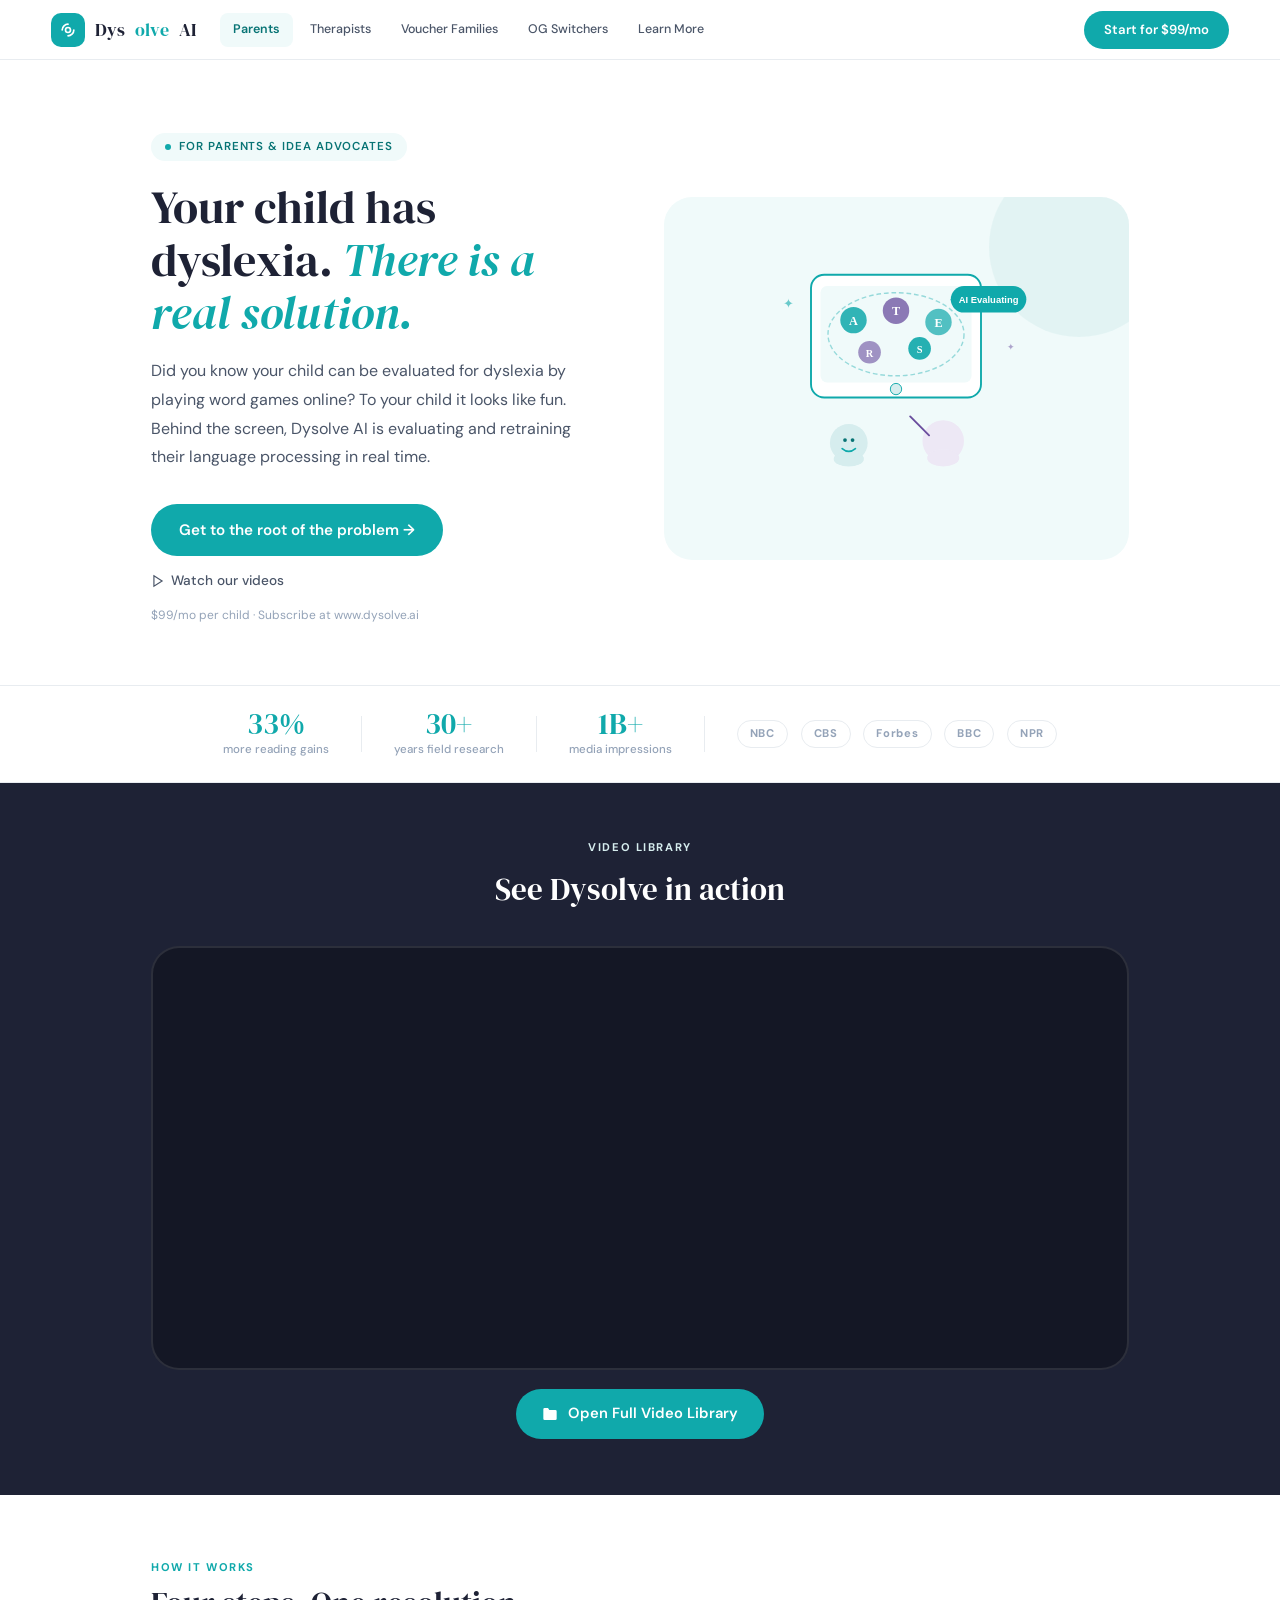
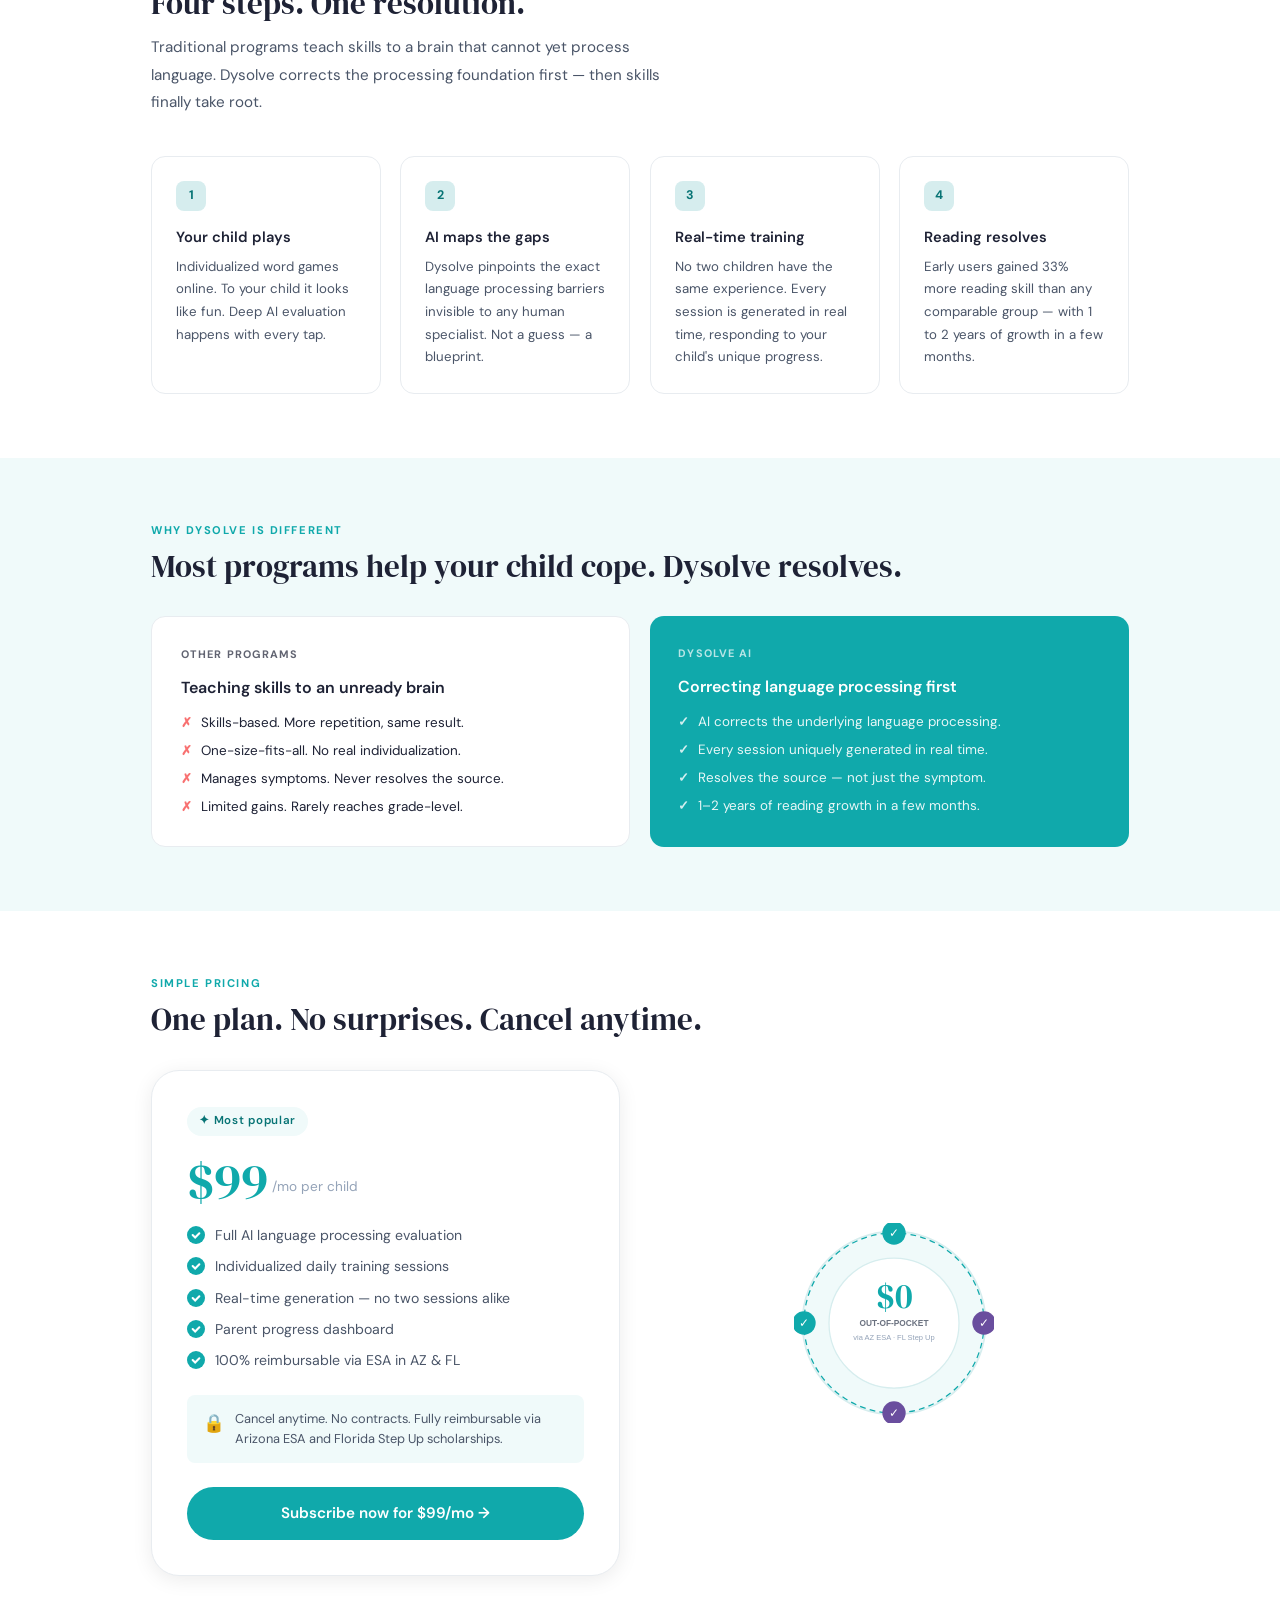
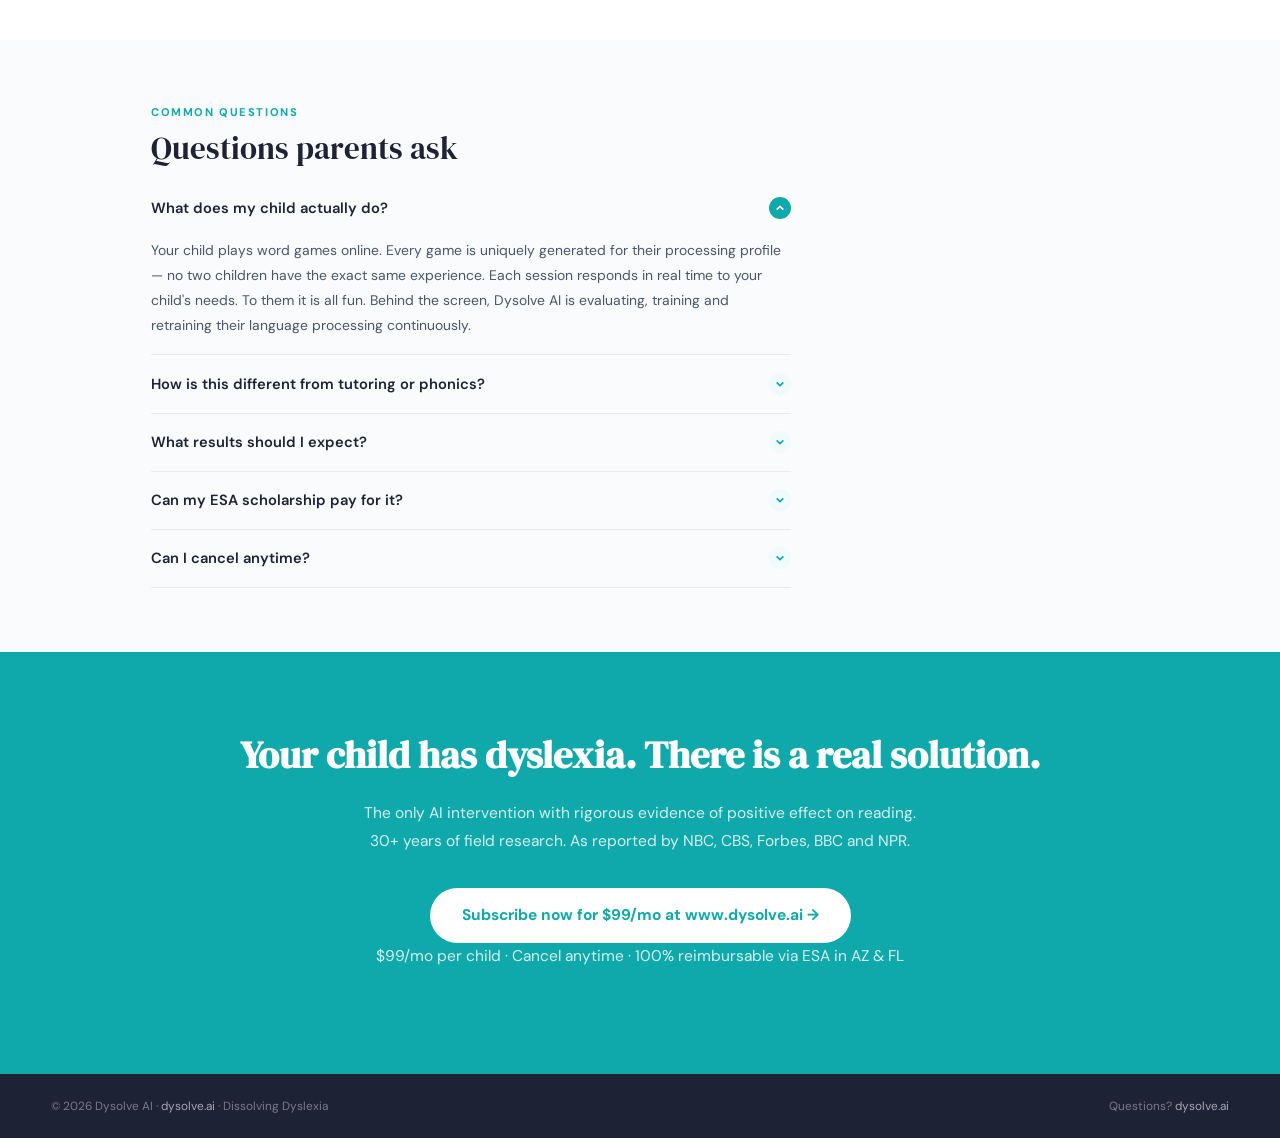
==== index.html @ 481f89e3 "Add files via upload" ====
<!DOCTYPE html>
<html lang="en">
<head>
<meta charset="UTF-8"><meta name="viewport" content="width=device-width, initial-scale=1.0">
<title id="page-title">Dysolve AI — Parents</title>
<link href="https://fonts.googleapis.com/css2?family=DM+Serif+Display:ital@0;1&family=DM+Sans:opsz,wght@9..40,300;9..40,400;9..40,500;9..40,600&display=swap" rel="stylesheet">
<link rel="stylesheet" href="assets/styles.css">
</head>
<body>

<!-- NAV -->
<nav class="nav">
  <a href="index.html" class="nav-logo">
    <div class="nav-logo-mark"><svg viewBox="0 0 24 24"><circle cx="12" cy="12" r="3"/><path d="M12 5C8.5 5 5 8 5 12"/><path d="M12 19c3.5 0 7-3 7-7"/></svg></div>
    Dys<em>olve</em> AI
  </a>
  <div class="nav-links">
    <a href="index.html"           class="nav-link active">Parents</a>
    <a href="therapists.html"      class="nav-link">Therapists</a>
    <a href="voucher-families.html"class="nav-link">Voucher Families</a>
    <a href="og-switchers.html"    class="nav-link">OG Switchers</a>
    <a href="remarketing.html"     class="nav-link">Learn More</a>
  </div>
  <a href="https://dysolve.ai" class="nav-cta" id="nav-cta">Start for $99/mo</a>
</nav>

<!-- HERO -->
<div class="page"><div class="hero">
  <div>
    <div class="hero-label anim-1" style="background:var(--teal-10);color:var(--teal-d)"><span class="dot" style="background:var(--teal)"></span><span id="hero-segment">For Parents &amp; IDEA Advocates</span></div>
    <h1 class="anim-2" id="hero-headline">Your child has dyslexia.<br><em id="hero-italic">There is a real solution.</em></h1>
    <p class="hero-sub anim-3" id="hero-sub">Did you know your child can be evaluated for dyslexia by playing word games online? To your child it looks like fun. Behind the screen, Dysolve AI is evaluating and retraining their language processing in real time.</p>
    <div class="cta-stack anim-4">
      <a href="https://dysolve.ai" class="btn btn-primary" id="hero-cta">Get to the root of the problem →</a>
      <a id="video-link-hero" href="#videos" class="btn btn-link">
        <svg width="14" height="14" viewBox="0 0 24 24" fill="none" stroke="currentColor" stroke-width="2"><polygon points="5 3 19 12 5 21 5 3"/></svg>
        Watch our videos
      </a>
      <p class="hero-note" id="hero-note">$99/mo per child · Subscribe at www.dysolve.ai</p>
    </div>
  </div>
  <!-- SVG illustration: child playing word game -->
  <div class="illus anim-5">
    <svg viewBox="0 0 360 300" width="100%" style="max-width:340px;position:relative;z-index:1">
      <rect x="90" y="40" width="180" height="130" rx="14" fill="white" stroke="#10A9AB" stroke-width="2"/>
      <rect x="100" y="52" width="160" height="102" rx="7" fill="#F0FAFA"/>
      <circle cx="135" cy="88" r="14" fill="#10A9AB" opacity=".85"/>
      <text x="135" y="93" text-anchor="middle" font-family="serif" font-size="13" fill="white" font-weight="bold">A</text>
      <circle cx="180" cy="78" r="14" fill="#6A4E9E" opacity=".75"/>
      <text x="180" y="83" text-anchor="middle" font-family="serif" font-size="13" fill="white" font-weight="bold">T</text>
      <circle cx="225" cy="90" r="14" fill="#10A9AB" opacity=".7"/>
      <text x="225" y="95" text-anchor="middle" font-family="serif" font-size="13" fill="white" font-weight="bold">E</text>
      <circle cx="152" cy="122" r="12" fill="#6A4E9E" opacity=".6"/>
      <text x="152" y="127" text-anchor="middle" font-family="serif" font-size="11" fill="white" font-weight="bold">R</text>
      <circle cx="205" cy="118" r="12" fill="#10A9AB" opacity=".9"/>
      <text x="205" y="123" text-anchor="middle" font-family="serif" font-size="11" fill="white" font-weight="bold">S</text>
      <ellipse cx="180" cy="103" rx="72" ry="44" fill="none" stroke="#10A9AB" stroke-width="1.5" stroke-dasharray="5 3" opacity=".4"/>
      <circle cx="180" cy="161" r="6" fill="#D6EDEE" stroke="#10A9AB" stroke-width="1"/>
      <circle cx="130" cy="218" r="20" fill="#D6EDEE"/>
      <ellipse cx="130" cy="235" rx="16" ry="8" fill="#D6EDEE"/>
      <path d="M123 224 Q130 230 137 224" stroke="#10A9AB" stroke-width="1.8" fill="none" stroke-linecap="round"/>
      <circle cx="126" cy="215" r="2" fill="#087475"/>
      <circle cx="134" cy="215" r="2" fill="#087475"/>
      <circle cx="230" cy="216" r="22" fill="#EDE8F5"/>
      <ellipse cx="230" cy="234" rx="17" ry="9" fill="#EDE8F5"/>
      <line x1="215" y1="210" x2="195" y2="190" stroke="#6A4E9E" stroke-width="2" stroke-linecap="round"/>
      <rect x="238" y="52" width="80" height="28" rx="14" fill="#10A9AB"/>
      <text x="278" y="70" text-anchor="middle" font-family="sans-serif" font-size="10" font-weight="700" fill="white">AI Evaluating</text>
      <line x1="238" y1="66" x2="252" y2="75" stroke="#10A9AB" stroke-width="1.5"/>
      <text x="60" y="75" font-size="14" fill="#10A9AB" opacity=".6">✦</text>
      <text x="298" y="120" font-size="10" fill="#6A4E9E" opacity=".5">✦</text>
    </svg>
  </div>
</div></div>

<!-- PROOF -->
<div class="proof"><div class="proof-inner">
  <div class="stat"><div class="stat-n">33%</div><div class="stat-l">more reading gains</div></div>
  <div class="divider"></div>
  <div class="stat"><div class="stat-n">30+</div><div class="stat-l">years field research</div></div>
  <div class="divider"></div>
  <div class="stat"><div class="stat-n">1B+</div><div class="stat-l">media impressions</div></div>
  <div class="divider"></div>
  <div class="logos" id="media-logos"></div>
</div></div>

<!-- VIDEO SECTION -->
<div class="video-section" id="videos">
  <div class="video-section-inner">
    <div class="video-header">
      <p class="s-label">Video Library</p>
      <h2>See Dysolve in action</h2>
    </div>
    <div class="video-frame-wrap">
      <iframe id="video-iframe"
        src="https://drive.google.com/embeddedfolderview?id=1Jgl0sFXnJj74yJ8BTDnri9vPzID8CWO3#list"
        allowfullscreen loading="lazy"
        title="Dysolve Video Library"></iframe>
    </div>
    <div style="text-align:center;margin-top:1.2rem">
      <a id="video-folder-btn" href="https://drive.google.com/drive/u/2/folders/1Jgl0sFXnJj74yJ8BTDnri9vPzID8CWO3" target="_blank" class="btn-video">
        <svg viewBox="0 0 24 24"><path d="M22 19a2 2 0 0 1-2 2H4a2 2 0 0 1-2-2V5a2 2 0 0 1 2-2h5l2 3h9a2 2 0 0 1 2 2z"/></svg>
        Open Full Video Library
      </a>
    </div>
  </div>
</div>

<!-- HOW IT WORKS -->
<div class="section"><div class="page">
  <p class="s-label reveal">How It Works</p>
  <h2 class="s-title reveal" id="how-title">Four steps. One resolution.</h2>
  <p class="s-sub reveal" id="how-sub">Traditional programs teach skills to a brain that cannot yet process language. Dysolve corrects the processing foundation first — then skills finally take root.</p>
  <div class="steps" id="steps-grid"></div>
</div></div>

<!-- VERSUS -->
<div class="section section-teal"><div class="page">
  <p class="s-label reveal">Why Dysolve Is Different</p>
  <h2 class="s-title reveal" id="versus-title">Most programs help your child cope. Dysolve resolves.</h2>
  <div class="versus" id="versus-grid"></div>
</div></div>

<!-- PRICING -->
<div class="section"><div class="page">
  <p class="s-label reveal">Simple Pricing</p>
  <h2 class="s-title reveal">One plan. No surprises. Cancel anytime.</h2>
  <div class="pricing-grid">
    <div class="price-card reveal">
      <div class="price-badge">✦ Most popular</div>
      <div class="price-amount"><span class="num">$99</span><span class="per">/mo per child</span></div>
      <ul class="feature-list" id="feature-list"></ul>
      <div class="guarantee-box"><span class="guarantee-icon">🔒</span><span id="guarantee-text">Cancel anytime. No contracts. Fully reimbursable via Arizona ESA and Florida Step Up scholarships.</span></div>
      <a href="https://dysolve.ai" class="btn btn-primary btn-full">Subscribe now for $99/mo →</a>
    </div>
    <div class="pricing-illus">
      <svg viewBox="0 0 240 240" width="200">
        <circle cx="120" cy="120" r="110" fill="var(--teal-10)" stroke="var(--teal-20)" stroke-width="2"/>
        <circle cx="120" cy="120" r="78" fill="white" stroke="var(--teal-20)" stroke-width="1.5"/>
        <text x="120" y="102" text-anchor="middle" font-family="'DM Serif Display',serif" font-size="42" fill="#10A9AB">$0</text>
        <text x="120" y="124" text-anchor="middle" font-family="sans-serif" font-size="10" font-weight="600" fill="#6B7280">OUT-OF-POCKET</text>
        <text x="120" y="140" text-anchor="middle" font-family="sans-serif" font-size="9" fill="#94A3B8">via AZ ESA · FL Step Up</text>
        <circle cx="120" cy="120" r="108" fill="none" stroke="#10A9AB" stroke-width="1.5" stroke-dasharray="7 5"/>
        <circle cx="120" cy="12" r="14" fill="#10A9AB"/><text x="120" y="17" text-anchor="middle" font-size="14" fill="white">✓</text>
        <circle cx="228" cy="120" r="14" fill="#6A4E9E"/><text x="228" y="125" text-anchor="middle" font-size="14" fill="white">✓</text>
        <circle cx="12" cy="120" r="14" fill="#10A9AB"/><text x="12" y="125" text-anchor="middle" font-size="14" fill="white">✓</text>
        <circle cx="120" cy="228" r="14" fill="#6A4E9E"/><text x="120" y="233" text-anchor="middle" font-size="14" fill="white">✓</text>
      </svg>
    </div>
  </div>
</div></div>

<!-- FAQ -->
<div class="section section-alt"><div class="page">
  <p class="s-label">Common Questions</p>
  <h2 class="s-title">Questions parents ask</h2>
  <div class="faq-wrap" id="faq-wrap"></div>
</div></div>

<!-- BOTTOM CTA -->
<div class="bottom-cta">
  <h2 id="cta-headline">Your child has dyslexia. There is a real solution.</h2>
  <p id="cta-body">The only AI intervention with rigorous evidence of positive effect on reading. 30+ years of field research.</p>
  <a href="https://dysolve.ai" class="btn-white" id="cta-button">Subscribe now for $99/mo at www.dysolve.ai →</a>
  <p class="bottom-note" id="cta-note">$99/mo per child · Cancel anytime · 100% reimbursable via ESA in AZ & FL</p>
</div>

<footer>
  <span id="footer-copy">© 2026 Dysolve AI · <a href="https://dysolve.ai">dysolve.ai</a> · Dissolving Dyslexia</span>
  <span>Questions? <a href="https://dysolve.ai">dysolve.ai</a></span>
</footer>

<script src="assets/content.js"></script>
<script src="assets/app.js"></script>
<script>initPage('parents');</script>
</body>
</html>
---- assets/styles.css ----
/* ─── DESIGN TOKENS ─── */
:root {
  --teal:      #10A9AB;
  --teal-d:    #087475;
  --teal-10:   #F0FAFA;
  --teal-20:   #D6EDEE;
  --purple:    #6A4E9E;
  --purple-10: #F3F0FA;
  --purple-20: #EDE8F5;
  --charcoal:  #1E2235;
  --body:      #4A5568;
  --muted:     #94A3B8;
  --border:    #E8ECF0;
  --white:     #FFFFFF;
  --r-sm: 8px; --r-md: 14px; --r-lg: 20px; --r-xl: 28px;
  --shadow-sm: 0 1px 4px rgba(0,0,0,.06);
  --shadow-md: 0 4px 20px rgba(0,0,0,.08);
  --shadow-lg: 0 12px 48px rgba(0,0,0,.10);
}
*,*::before,*::after{box-sizing:border-box;margin:0;padding:0}
html{scroll-behavior:smooth}
body{font-family:'DM Sans',sans-serif;color:var(--charcoal);background:var(--white);-webkit-font-smoothing:antialiased;line-height:1.6}
img,svg{display:block} a{text-decoration:none;color:inherit}

/* ─── NAV ─── */
.nav{
  position:sticky;top:0;z-index:200;
  background:rgba(255,255,255,.96);backdrop-filter:blur(16px);
  border-bottom:1px solid var(--border);
  height:60px;display:flex;align-items:center;
  padding:0 max(1.5rem,4vw);gap:1.5rem;
}
.nav-logo{display:flex;align-items:center;gap:10px;font-family:'DM Serif Display',serif;font-size:1.15rem;color:var(--charcoal);flex-shrink:0;}
.nav-logo-mark{width:34px;height:34px;background:var(--teal);border-radius:10px;display:flex;align-items:center;justify-content:center;}
.nav-logo-mark svg{width:20px;height:20px;fill:none;stroke:white;stroke-width:2;stroke-linecap:round}
.nav-logo em{font-style:normal;color:var(--teal)}
.nav-links{display:flex;gap:4px;overflow-x:auto;flex:1;scrollbar-width:none}
.nav-links::-webkit-scrollbar{display:none}
.nav-link{
  height:34px;padding:0 13px;border-radius:var(--r-sm);
  font-family:'DM Sans',sans-serif;font-size:.78rem;font-weight:500;
  color:var(--body);white-space:nowrap;display:flex;align-items:center;
  transition:all .15s;
}
.nav-link:hover{background:var(--teal-10);color:var(--teal-d)}
.nav-link.active{background:var(--teal-10);color:var(--teal-d);font-weight:600}
.nav-cta{
  flex-shrink:0;height:38px;padding:0 20px;
  background:var(--teal);color:var(--white);border-radius:100px;
  font-family:'DM Sans',sans-serif;font-size:.82rem;font-weight:600;
  transition:background .15s;white-space:nowrap;display:flex;align-items:center;
}
.nav-cta:hover{background:var(--teal-d)}

/* ─── PAGE WRAPPER ─── */
.page{max-width:1080px;margin:0 auto;padding:0 max(1.5rem,4vw)}

/* ─── HERO ─── */
.hero{display:grid;grid-template-columns:1fr 1fr;gap:3rem;align-items:center;padding:72px 0 60px}
.hero-label{
  display:inline-flex;align-items:center;gap:8px;
  padding:5px 14px;border-radius:100px;
  font-size:.72rem;font-weight:600;letter-spacing:.08em;text-transform:uppercase;
  margin-bottom:1.2rem;
}
.hero-label .dot{width:6px;height:6px;border-radius:50%;flex-shrink:0}
h1{font-family:'DM Serif Display',serif;font-size:clamp(2rem,3.6vw,3rem);font-weight:400;line-height:1.15;margin-bottom:1.1rem}
h1 em{font-style:italic;color:var(--teal)}
.hero-sub{font-size:1rem;color:var(--body);line-height:1.8;margin-bottom:2rem;max-width:440px}
.cta-stack{display:flex;flex-direction:column;gap:.75rem}
.btn{display:inline-flex;align-items:center;justify-content:center;gap:8px;font-family:'DM Sans',sans-serif;font-weight:600;border:none;border-radius:100px;cursor:pointer;transition:all .18s;text-decoration:none}
.btn-primary{background:var(--teal);color:var(--white);padding:14px 28px;font-size:.95rem;width:fit-content}
.btn-primary:hover{background:var(--teal-d);transform:translateY(-1px);box-shadow:0 6px 20px rgba(16,169,171,.28)}
.btn-link{color:var(--body);font-size:.85rem;font-weight:500;width:fit-content;gap:6px;padding:2px 0}
.btn-link:hover{color:var(--teal)}
.hero-note{font-size:.75rem;color:var(--muted)}

/* ─── ILLUSTRATION ─── */
.illus{background:var(--teal-10);border-radius:var(--r-xl);padding:2.5rem;display:flex;align-items:center;justify-content:center;min-height:300px;position:relative;overflow:hidden}
.illus::after{content:'';position:absolute;top:-40px;right:-40px;width:180px;height:180px;background:var(--teal-20);border-radius:50%;opacity:.5}

/* ─── VIDEO SECTION ─── */
.video-section{padding:56px 0;background:var(--charcoal)}
.video-section-inner{max-width:1080px;margin:0 auto;padding:0 max(1.5rem,4vw)}
.video-header{text-align:center;margin-bottom:2rem}
.video-header .s-label{color:var(--teal-20)}
.video-header h2{color:white;font-family:'DM Serif Display',serif;font-size:clamp(1.6rem,2.4vw,2.2rem);font-weight:400;margin-top:.4rem}
.video-frame-wrap{
  border-radius:var(--r-xl);overflow:hidden;
  border:2px solid rgba(255,255,255,.1);
  background:rgba(0,0,0,.3);
  position:relative;
}
.video-frame-wrap iframe{
  width:100%;height:420px;border:0;display:block;
}
.video-fallback{
  display:flex;flex-direction:column;align-items:center;justify-content:center;
  gap:1.2rem;padding:3rem;text-align:center;
  background:rgba(255,255,255,.04);border-radius:var(--r-xl);
  border:1px dashed rgba(255,255,255,.15);
}
.video-fallback p{color:rgba(255,255,255,.6);font-size:.9rem;max-width:380px;line-height:1.7}
.btn-video{
  display:inline-flex;align-items:center;gap:10px;
  background:var(--teal);color:white;
  padding:13px 26px;border-radius:100px;
  font-size:.92rem;font-weight:600;transition:all .18s;
}
.btn-video:hover{background:var(--teal-d);transform:translateY(-1px)}
.btn-video svg{width:16px;height:16px;fill:white}

/* ─── SOCIAL PROOF ─── */
.proof{border-top:1px solid var(--border);border-bottom:1px solid var(--border);padding:1.4rem 0}
.proof-inner{max-width:1080px;margin:0 auto;padding:0 max(1.5rem,4vw);display:flex;align-items:center;justify-content:center;gap:2rem;flex-wrap:wrap}
.stat{text-align:center}
.stat-n{font-family:'DM Serif Display',serif;font-size:1.9rem;color:var(--teal);line-height:1}
.stat-l{font-size:.72rem;color:var(--muted);font-weight:500;margin-top:2px;max-width:110px}
.divider{width:1px;height:36px;background:var(--border)}
.logos{display:flex;align-items:center;gap:.8rem;flex-wrap:wrap}
.logo-tag{padding:4px 12px;border:1px solid var(--border);border-radius:100px;font-size:.7rem;font-weight:700;color:var(--muted);letter-spacing:.06em}

/* ─── SECTIONS ─── */
.section{padding:64px 0}
.section-alt{background:#FAFBFC}
.section-teal{background:var(--teal-10)}
.s-label{font-size:.7rem;font-weight:700;letter-spacing:.14em;text-transform:uppercase;color:var(--teal);margin-bottom:.5rem}
.s-title{font-family:'DM Serif Display',serif;font-size:clamp(1.6rem,2.4vw,2.1rem);font-weight:400;line-height:1.2;margin-bottom:.8rem}
.s-sub{font-size:.95rem;color:var(--body);line-height:1.8;max-width:520px;margin-bottom:2.5rem}

/* ─── HOW IT WORKS ─── */
.steps{display:grid;grid-template-columns:repeat(4,1fr);gap:1.2rem}
.step{background:var(--white);border:1px solid var(--border);border-radius:var(--r-md);padding:1.5rem;transition:all .2s}
.step:hover{border-color:var(--teal);box-shadow:var(--shadow-md);transform:translateY(-3px)}
.step-num{width:30px;height:30px;border-radius:var(--r-sm);background:var(--teal-20);color:var(--teal-d);display:flex;align-items:center;justify-content:center;font-size:.78rem;font-weight:700;margin-bottom:.9rem}
.step h4{font-size:.92rem;font-weight:600;margin-bottom:.4rem}
.step p{font-size:.83rem;color:var(--body);line-height:1.7}

/* ─── VERSUS ─── */
.versus{display:grid;grid-template-columns:1fr 1fr;gap:1.2rem;margin-top:2rem}
.vs-card{border-radius:var(--r-md);padding:1.8rem}
.vs-bad{background:var(--white);border:1px solid var(--border)}
.vs-good{background:var(--teal);color:var(--white)}
.vs-tag{font-size:.68rem;font-weight:700;letter-spacing:.1em;text-transform:uppercase;opacity:.7;margin-bottom:.7rem}
.vs-card h4{font-size:1rem;font-weight:600;margin-bottom:.8rem}
.vs-list{list-style:none;display:flex;flex-direction:column;gap:7px}
.vs-list li{font-size:.84rem;display:flex;gap:9px;line-height:1.55}
.vs-list li::before{content:'✓';font-weight:700;color:var(--teal);flex-shrink:0}
.vs-bad .vs-list li::before{content:'✗';color:#F87171}
.vs-good .vs-list li::before{color:rgba(255,255,255,.9)}
.vs-good .vs-list li{opacity:.9}

/* ─── PRICING ─── */
.pricing-grid{display:grid;grid-template-columns:1fr 1fr;gap:2.5rem;align-items:center;margin-top:2rem}
.price-card{background:var(--white);border-radius:var(--r-xl);padding:2.2rem;border:1px solid var(--border);box-shadow:var(--shadow-md)}
.price-badge{display:inline-flex;align-items:center;gap:6px;background:var(--teal-10);color:var(--teal-d);padding:5px 12px;border-radius:100px;font-size:.72rem;font-weight:600;letter-spacing:.06em;margin-bottom:1.2rem}
.price-amount{display:flex;align-items:flex-end;gap:4px;margin-bottom:1.2rem}
.price-amount .num{font-family:'DM Serif Display',serif;font-size:3.2rem;line-height:1;color:var(--teal)}
.price-amount .per{font-size:.85rem;color:var(--muted);margin-bottom:.5rem}
.feature-list{list-style:none;display:flex;flex-direction:column;gap:10px;margin-bottom:1.5rem}
.feature-list li{display:flex;align-items:flex-start;gap:10px;font-size:.88rem;color:var(--body);line-height:1.5}
.check-icon{width:18px;height:18px;background:var(--teal);border-radius:50%;display:flex;align-items:center;justify-content:center;flex-shrink:0;margin-top:1px}
.check-icon svg{width:10px;height:10px;stroke:white;stroke-width:2.5;fill:none;stroke-linecap:round}
.guarantee-box{display:flex;align-items:flex-start;gap:10px;background:var(--teal-10);border-radius:var(--r-sm);padding:.9rem 1rem;font-size:.8rem;color:var(--body);line-height:1.55;margin-bottom:1.5rem}
.guarantee-icon{font-size:1.1rem;flex-shrink:0;margin-top:1px}
.pricing-illus{display:flex;align-items:center;justify-content:center}
.btn-full{width:100%;justify-content:center}

/* ─── FAQ ─── */
.faq-wrap{max-width:640px}
.faq-item{border-bottom:1px solid var(--border)}
.faq-q{width:100%;display:flex;align-items:center;justify-content:space-between;gap:1rem;padding:1.1rem 0;background:none;border:none;cursor:pointer;font-family:'DM Sans',sans-serif;font-size:.92rem;font-weight:600;color:var(--charcoal);text-align:left;transition:color .15s}
.faq-q:hover{color:var(--teal)}
.faq-chevron{width:22px;height:22px;border-radius:50%;background:var(--teal-10);display:flex;align-items:center;justify-content:center;flex-shrink:0;transition:transform .2s}
.faq-chevron svg{stroke:var(--teal);stroke-width:2;fill:none}
.faq-item.open .faq-chevron{transform:rotate(180deg);background:var(--teal)}
.faq-item.open .faq-chevron svg{stroke:white}
.faq-a{display:none;padding:.1rem 0 1rem;font-size:.87rem;color:var(--body);line-height:1.8}
.faq-item.open .faq-a{display:block}

/* ─── BOTTOM CTA ─── */
.bottom-cta{background:var(--teal);padding:72px max(1.5rem,4vw);text-align:center}
.bottom-cta h2{font-family:'DM Serif Display',serif;font-size:clamp(1.8rem,3vw,2.6rem);color:var(--white);margin-bottom:.9rem}
.bottom-cta p{font-size:.97rem;color:rgba(255,255,255,.82);line-height:1.8;max-width:560px;margin:0 auto 2rem}
.btn-white{display:inline-flex;align-items:center;gap:8px;background:var(--white);color:var(--teal);padding:15px 32px;font-size:.97rem;font-weight:700;border-radius:100px;transition:all .18s}
.btn-white:hover{transform:translateY(-2px);box-shadow:0 10px 28px rgba(0,0,0,.14)}
.bottom-note{font-size:.76rem;color:rgba(255,255,255,.55);margin-top:1rem}

/* ─── FOOTER ─── */
footer{background:var(--charcoal);color:rgba(255,255,255,.4);padding:1.4rem max(1.5rem,4vw);display:flex;align-items:center;justify-content:space-between;font-size:.74rem;flex-wrap:wrap;gap:.5rem}
footer a{color:rgba(255,255,255,.6)}

/* ─── REVEAL ANIMATION ─── */
.reveal{opacity:0;transform:translateY(16px);transition:opacity .5s ease,transform .5s ease}
.reveal.visible{opacity:1;transform:none}
@keyframes up{from{opacity:0;transform:translateY(14px)}to{opacity:1;transform:translateY(0)}}
.anim-1{animation:up .35s ease both}
.anim-2{animation:up .35s .05s ease both}
.anim-3{animation:up .35s .10s ease both}
.anim-4{animation:up .35s .15s ease both}
.anim-5{animation:up .40s .10s ease both}

/* ─── RESPONSIVE ─── */
@media(max-width:820px){
  .hero{grid-template-columns:1fr;gap:2rem;padding:52px 0 40px}
  .steps{grid-template-columns:1fr 1fr}
  .versus{grid-template-columns:1fr}
  .pricing-grid{grid-template-columns:1fr}
  .pricing-illus{display:none}
  .divider{display:none}
}
@media(max-width:520px){
  .steps{grid-template-columns:1fr}
  .proof-inner{gap:1.2rem}
}
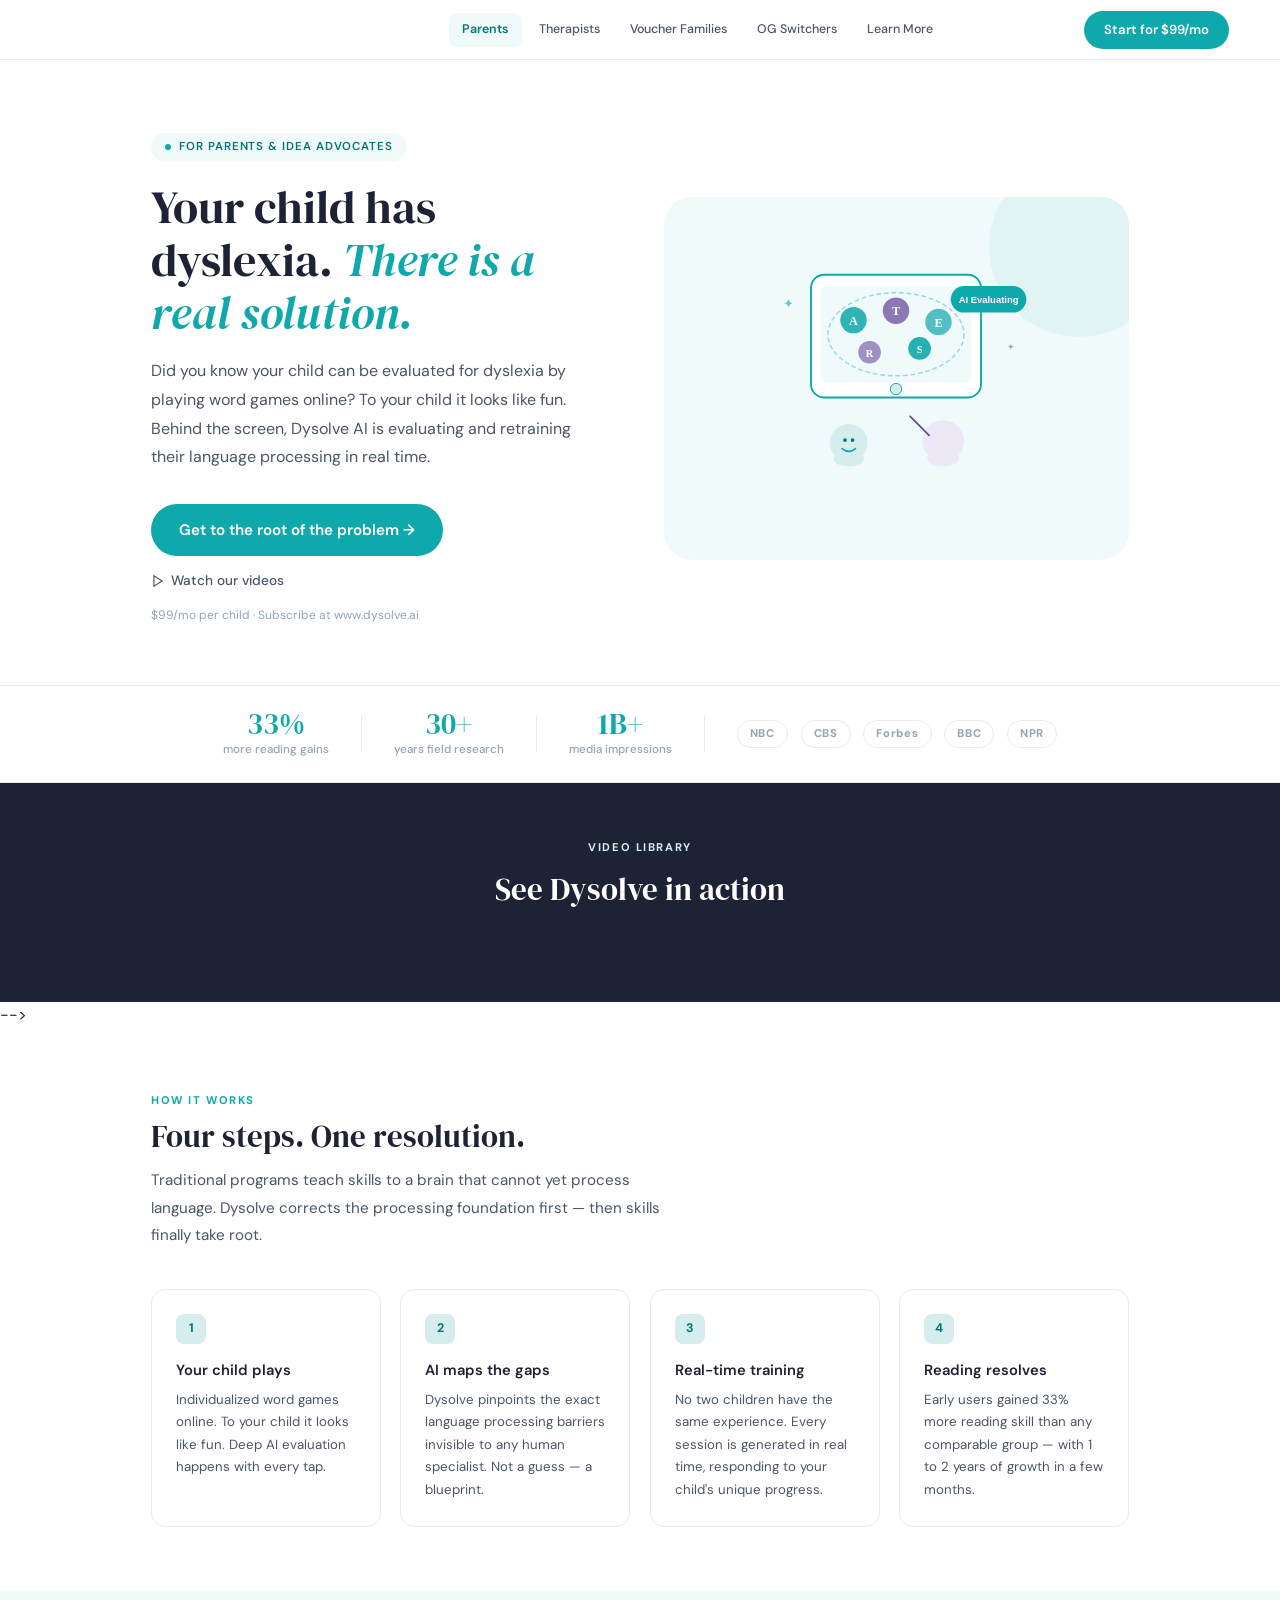
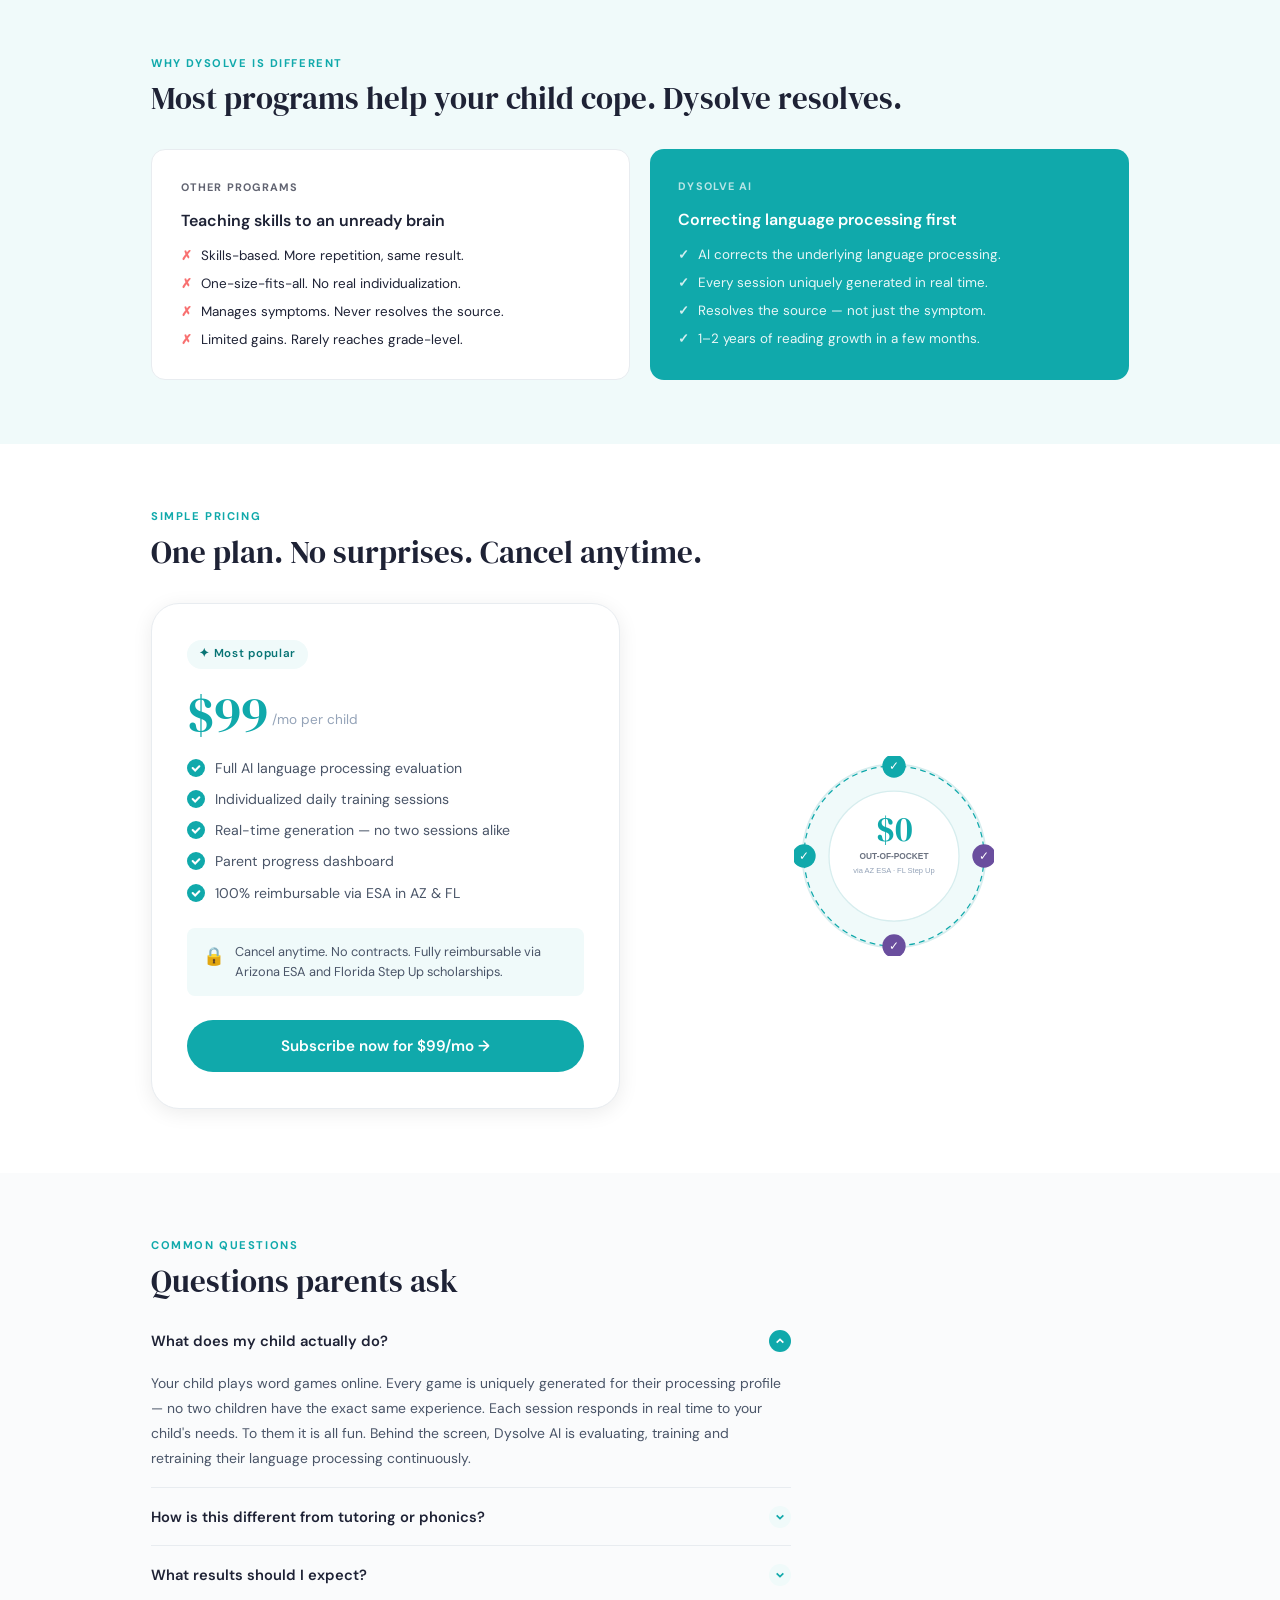
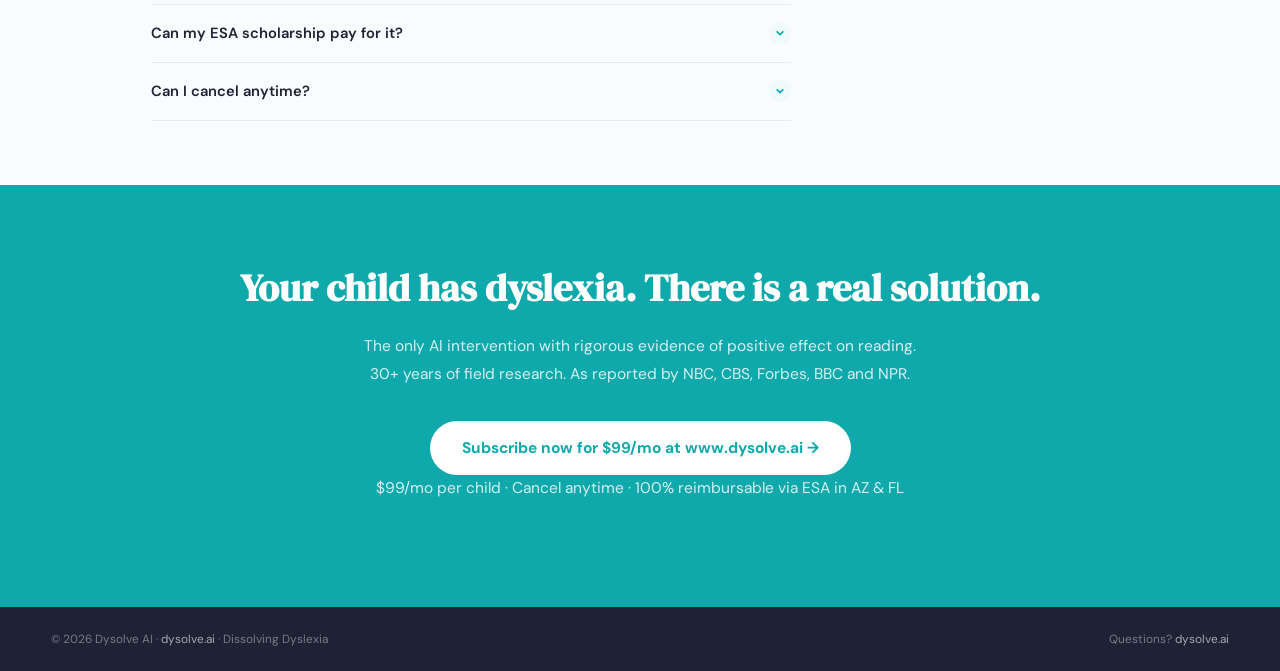
==== commit 13a0db13: "Add files via upload Video widget added and logo replaced" ====
--- a/index.html
+++ b/index.html
@@ -11,8 +11,8 @@
 <!-- NAV -->
 <nav class="nav">
   <a href="index.html" class="nav-logo">
-    <div class="nav-logo-mark"><svg viewBox="0 0 24 24"><circle cx="12" cy="12" r="3"/><path d="M12 5C8.5 5 5 8 5 12"/><path d="M12 19c3.5 0 7-3 7-7"/></svg></div>
-    Dys<em>olve</em> AI
+    <img fetchpriority="high" width="374" height="189" src="https://staging.dysolve.ai/wp-content/uploads/2025/09/teal-coral-logo-above-dysolve-text-white-background-digital-illustration.png" 
+    class="logoimgdysolve" alt="Teal coral logo above &quot;Dysolve&quot; text, white background, digital illustration.">
   </a>
   <div class="nav-links">
     <a href="index.html"           class="nav-link active">Parents</a>
@@ -91,13 +91,19 @@
       <p class="s-label">Video Library</p>
       <h2>See Dysolve in action</h2>
     </div>
-    <div class="video-frame-wrap">
+
+    <!-- Elfsight YouTube Gallery | Untitled YouTube Gallery -->
+<script src="https://elfsightcdn.com/platform.js" async></script>
+<div class="elfsight-app-078a0ee6-b88f-4e5c-98f1-505dec58e2d6" data-elfsight-app-lazy></div>
+
+
+    <div style="display: none;" class="video-frame-wrap">
       <iframe id="video-iframe"
         src="https://drive.google.com/embeddedfolderview?id=1Jgl0sFXnJj74yJ8BTDnri9vPzID8CWO3#list"
         allowfullscreen loading="lazy"
         title="Dysolve Video Library"></iframe>
     </div>
-    <div style="text-align:center;margin-top:1.2rem">
+    <div style="display: none;text-align:center;margin-top:1.2rem">
       <a id="video-folder-btn" href="https://drive.google.com/drive/u/2/folders/1Jgl0sFXnJj74yJ8BTDnri9vPzID8CWO3" target="_blank" class="btn-video">
         <svg viewBox="0 0 24 24"><path d="M22 19a2 2 0 0 1-2 2H4a2 2 0 0 1-2-2V5a2 2 0 0 1 2-2h5l2 3h9a2 2 0 0 1 2 2z"/></svg>
         Open Full Video Library
@@ -105,6 +111,8 @@
     </div>
   </div>
 </div>
+
+-->
 
 <!-- HOW IT WORKS -->
 <div class="section"><div class="page">
